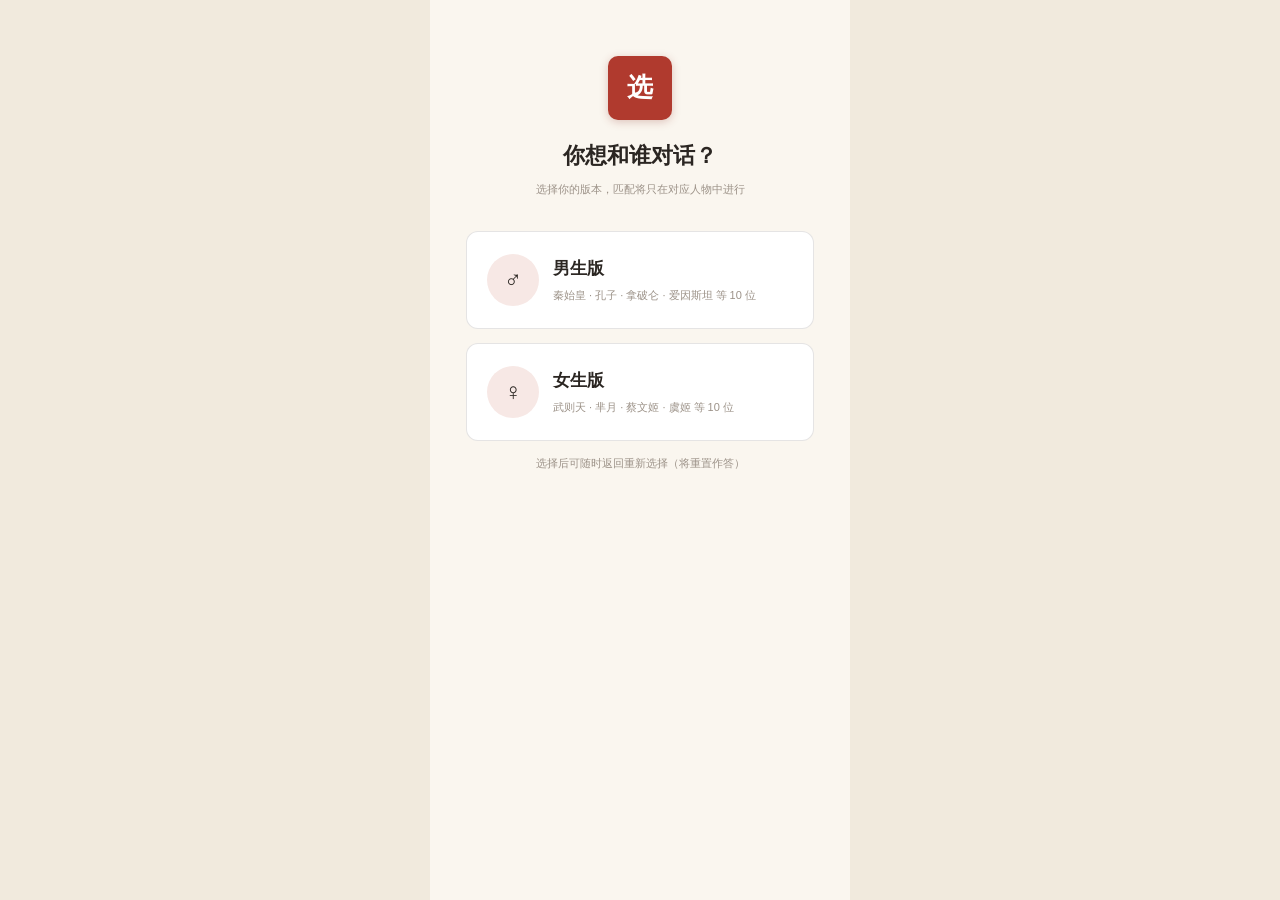
==== pages/gender.html @ 900656af "feat: 女版外国人物替换为王者荣耀对应真实历史女性（芈月/蔡文姬/孙尚香/虞姬/甄姬）" ====
<!DOCTYPE html>
<html lang="zh-CN">
<head>
<meta charset="UTF-8">
<meta name="viewport" content="width=device-width, initial-scale=1.0">
<title>选择你的版本</title>
<link rel="stylesheet" href="../css/common.css">
</head>
<body>
<div class="phone">
  <div class="fade-in" style="padding:56px 24px 24px;text-align:center;">
    <div class="seal" style="width:64px;height:64px;font-size:26px;margin:0 auto 18px;">选</div>
    <h1 style="margin:0 0 8px;font-size:22px;">你想和谁对话？</h1>
    <p class="tiny" style="margin:0;">选择你的版本，匹配将只在对应人物中进行</p>
  </div>

  <div class="fade-in" style="padding:8px 20px;">
    <div class="card" style="padding:22px 20px;margin-bottom:14px;cursor:pointer;" onclick="choose('男')">
      <div style="display:flex;align-items:center;gap:14px;">
        <div style="width:52px;height:52px;border-radius:50%;background:var(--primary-soft);display:flex;align-items:center;justify-content:center;font-size:24px;">♂</div>
        <div>
          <div style="font-size:17px;font-weight:600;">男生版</div>
          <p class="tiny" style="margin:4px 0 0;">秦始皇 · 孔子 · 拿破仑 · 爱因斯坦 等 10 位</p>
        </div>
      </div>
    </div>
    <div class="card" style="padding:22px 20px;margin-bottom:14px;cursor:pointer;" onclick="choose('女')">
      <div style="display:flex;align-items:center;gap:14px;">
        <div style="width:52px;height:52px;border-radius:50%;background:var(--primary-soft);display:flex;align-items:center;justify-content:center;font-size:24px;">♀</div>
        <div>
          <div style="font-size:17px;font-weight:600;">女生版</div>
          <p class="tiny" style="margin:4px 0 0;">武则天 · 芈月 · 蔡文姬 · 虞姬 等 10 位</p>
        </div>
      </div>
    </div>
    <p class="tiny" style="text-align:center;margin-top:12px;">选择后可随时返回重新选择（将重置作答）</p>
  </div>
</div>
<script src="../core.js"></script>
<script>
Store.load();
function choose(g) {
  Store.setGender(g);
  go('quiz.html');
}
</script>
</body>
</html>
---- css/common.css ----
:root {
  --bg: #FAF6EF;
  --bg-deep: #F1EADD;
  --card: #FFFFFF;
  --ink: #2B2622;
  --ink2: #6B6259;
  --ink3: #9C9288;
  --line: rgba(43, 38, 34, 0.12);
  --primary: #B03A2E;
  --primary-dark: #8C2B22;
  --primary-soft: #F7E8E5;
  --gold: #A88132;
  --gold-soft: #F5EDDA;
  --green: #4A7A5A;
  --radius: 12px;
  --radius-sm: 8px;
  /* 底栏高度：修复报告页底部内容被固定底栏遮挡 */
  --bar-h: 116px;
}
* { margin: 0; padding: 0; box-sizing: border-box; -webkit-tap-highlight-color: transparent; }
/* 用 min-height 而非 height：height:100% 会把 .phone 压成视口高度，
   导致其 padding-bottom 不产生滚动空间，固定底栏因此遮挡末尾内容 */
html, body { min-height: 100%; }
body {
  font-family: -apple-system, "PingFang SC", "Microsoft YaHei", sans-serif;
  background: var(--bg-deep);
  color: var(--ink);
  font-size: 15px;
  line-height: 1.6;
  display: flex;
  justify-content: center;
}
.phone {
  width: 100%;
  max-width: 420px;
  min-height: 100vh;
  background: var(--bg);
  position: relative;
  padding-bottom: calc(var(--bar-h) + env(safe-area-inset-bottom));
}
h1, h2, h3 { font-weight: 600; }
.card {
  background: var(--card);
  border: 0.5px solid var(--line);
  border-radius: var(--radius);
  padding: 16px;
  margin: 0 16px 14px;
}
.btn-primary {
  display: block;
  width: calc(100% - 32px);
  margin: 0 16px;
  padding: 14px 0;
  border: none;
  border-radius: 999px;
  background: var(--primary);
  color: #fff;
  font-size: 16px;
  font-weight: 600;
  text-align: center;
  cursor: pointer;
}
.btn-primary:active { background: var(--primary-dark); }
.btn-ghost {
  display: inline-block;
  padding: 8px 18px;
  border: 0.5px solid var(--line);
  border-radius: 999px;
  background: transparent;
  color: var(--ink2);
  font-size: 13px;
  cursor: pointer;
}
.chip {
  display: inline-block;
  padding: 3px 10px;
  border-radius: 999px;
  background: var(--primary-soft);
  color: var(--primary);
  font-size: 12px;
  margin-right: 6px;
}
.chip-gold { background: var(--gold-soft); color: var(--gold); }
.chip-gray { background: var(--bg-deep); color: var(--ink2); }
.seal {
  width: 56px;
  height: 56px;
  border-radius: 10px;
  background: var(--primary);
  color: #fff;
  font-size: 26px;
  font-weight: 600;
  display: flex;
  align-items: center;
  justify-content: center;
  box-shadow: 0 2px 8px rgba(140, 43, 34, 0.25);
  flex-shrink: 0;
}
.divider { height: 0.5px; background: var(--line); margin: 14px 0; }
.price-strike { color: var(--ink3); text-decoration: line-through; font-size: 13px; }
.progress-wrap {
  height: 4px;
  background: var(--bg-deep);
  border-radius: 2px;
  overflow: hidden;
  margin: 0 16px;
}
.progress-bar { height: 100%; background: var(--primary); border-radius: 2px; transition: width 0.25s; }
.section-title { font-size: 16px; font-weight: 600; margin: 0 16px 10px; display: flex; align-items: center; gap: 8px; }
.section-title::before { content: ""; width: 4px; height: 16px; border-radius: 2px; background: var(--primary); }
.muted { color: var(--ink2); font-size: 13px; }
.tiny { color: var(--ink3); font-size: 11px; }
.bottom-bar {
  position: fixed;
  bottom: 0;
  left: 50%;
  transform: translateX(-50%);
  width: 100%;
  max-width: 420px;
  padding: 12px 0 calc(12px + env(safe-area-inset-bottom));
  background: rgba(250, 246, 239, 0.95);
  backdrop-filter: blur(8px);
  border-top: 0.5px solid var(--line);
  z-index: 50;
}
#toast {
  position: fixed;
  bottom: 110px;
  left: 50%;
  transform: translateX(-50%);
  max-width: 320px;
  padding: 10px 18px;
  border-radius: 8px;
  background: rgba(43, 38, 34, 0.92);
  color: #fff;
  font-size: 13px;
  opacity: 0;
  pointer-events: none;
  transition: opacity 0.3s;
  z-index: 99;
  text-align: center;
}
#toast.show { opacity: 1; }
.modal-mask {
  position: fixed;
  inset: 0;
  background: rgba(43, 38, 34, 0.5);
  display: none;
  align-items: flex-end;
  justify-content: center;
  z-index: 60;
}
.modal-mask.show { display: flex; }
.modal {
  width: 100%;
  max-width: 420px;
  background: var(--card);
  border-radius: 16px 16px 0 0;
  padding: 20px 16px calc(20px + env(safe-area-inset-bottom));
  animation: slideUp 0.25s ease-out;
}
@keyframes slideUp { from { transform: translateY(60px); opacity: 0; } to { transform: translateY(0); opacity: 1; } }
.pay-option {
  display: flex;
  align-items: center;
  gap: 12px;
  padding: 14px;
  border: 0.5px solid var(--line);
  border-radius: var(--radius-sm);
  margin-bottom: 10px;
  cursor: pointer;
}
.pay-option:active { background: var(--bg); }
.pay-dot { width: 20px; height: 20px; border-radius: 50%; border: 1.5px solid var(--ink3); flex-shrink: 0; }
.fade-in { animation: fadeIn 0.4s ease-out; }
@keyframes fadeIn { from { opacity: 0; transform: translateY(8px); } to { opacity: 1; transform: translateY(0); } }
.locked-preview { filter: blur(5px); pointer-events: none; user-select: none; }

/* 可访问性兜底：键盘焦点可见 / 弱动效偏好，不改变默认观感 */
button:focus-visible { outline: 2px solid var(--primary); outline-offset: 2px; }
@media (prefers-reduced-motion: reduce) {
  * { animation-duration: 0.01ms !important; transition-duration: 0.01ms !important; }
}
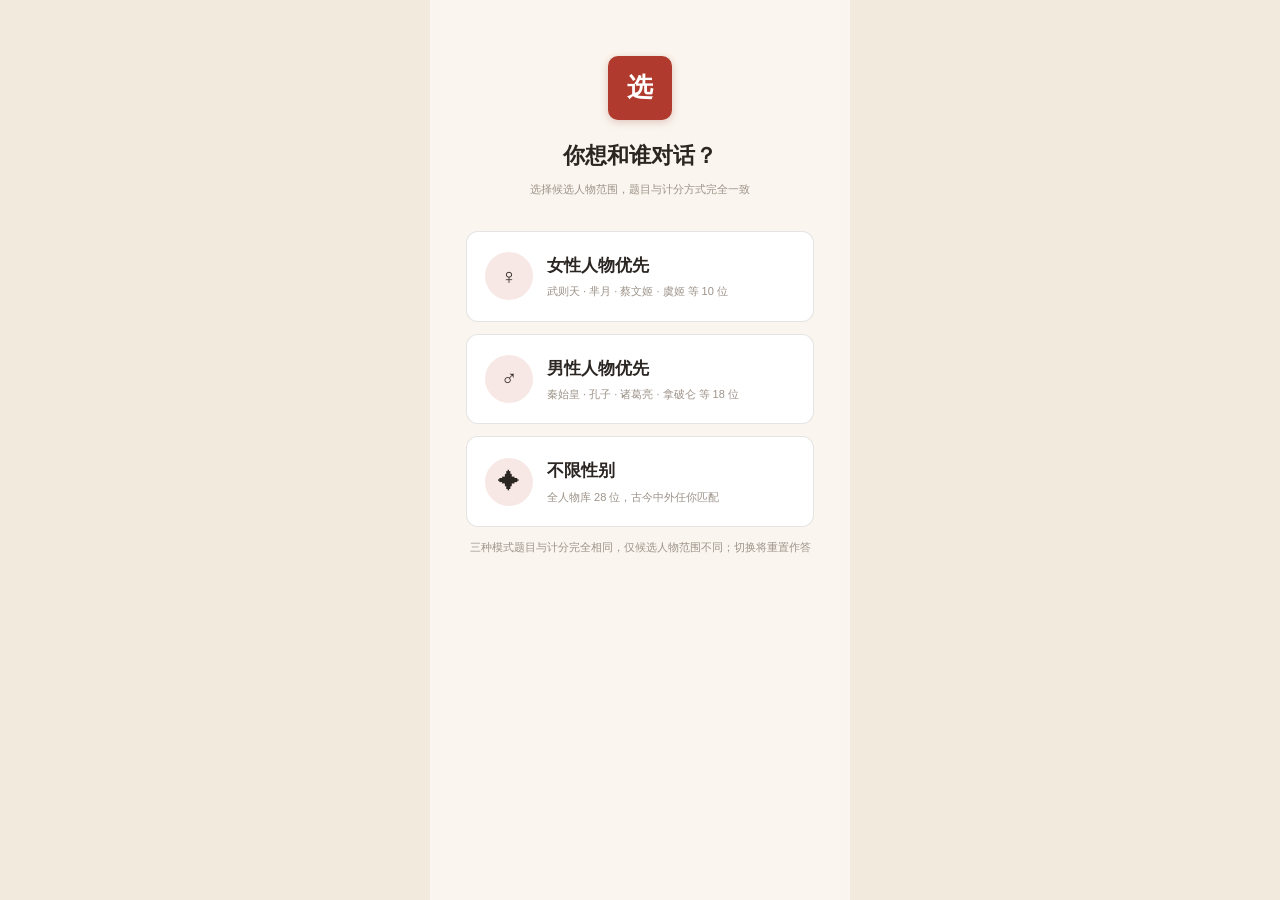
==== commit f77d2c44: "feat: 候选范围升级为女性优先/男性优先/不限性别三种模式，题目与计分逻辑不变" ====
--- a/pages/gender.html
+++ b/pages/gender.html
@@ -3,7 +3,7 @@
 <head>
 <meta charset="UTF-8">
 <meta name="viewport" content="width=device-width, initial-scale=1.0">
-<title>选择你的版本</title>
+<title>选择人物范围</title>
 <link rel="stylesheet" href="../css/common.css">
 </head>
 <body>
@@ -11,29 +11,38 @@
   <div class="fade-in" style="padding:56px 24px 24px;text-align:center;">
     <div class="seal" style="width:64px;height:64px;font-size:26px;margin:0 auto 18px;">选</div>
     <h1 style="margin:0 0 8px;font-size:22px;">你想和谁对话？</h1>
-    <p class="tiny" style="margin:0;">选择你的版本，匹配将只在对应人物中进行</p>
+    <p class="tiny" style="margin:0;">选择候选人物范围，题目与计分方式完全一致</p>
   </div>
 
   <div class="fade-in" style="padding:8px 20px;">
-    <div class="card" style="padding:22px 20px;margin-bottom:14px;cursor:pointer;" onclick="choose('男')">
+    <div class="card" style="padding:20px 18px;margin-bottom:12px;cursor:pointer;" onclick="choose('女')">
       <div style="display:flex;align-items:center;gap:14px;">
-        <div style="width:52px;height:52px;border-radius:50%;background:var(--primary-soft);display:flex;align-items:center;justify-content:center;font-size:24px;">♂</div>
+        <div style="width:48px;height:48px;border-radius:50%;background:var(--primary-soft);display:flex;align-items:center;justify-content:center;font-size:22px;">♀</div>
         <div>
-          <div style="font-size:17px;font-weight:600;">男生版</div>
-          <p class="tiny" style="margin:4px 0 0;">秦始皇 · 孔子 · 拿破仑 · 爱因斯坦 等 10 位</p>
-        </div>
-      </div>
-    </div>
-    <div class="card" style="padding:22px 20px;margin-bottom:14px;cursor:pointer;" onclick="choose('女')">
-      <div style="display:flex;align-items:center;gap:14px;">
-        <div style="width:52px;height:52px;border-radius:50%;background:var(--primary-soft);display:flex;align-items:center;justify-content:center;font-size:24px;">♀</div>
-        <div>
-          <div style="font-size:17px;font-weight:600;">女生版</div>
+          <div style="font-size:17px;font-weight:600;">女性人物优先</div>
           <p class="tiny" style="margin:4px 0 0;">武则天 · 芈月 · 蔡文姬 · 虞姬 等 10 位</p>
         </div>
       </div>
     </div>
-    <p class="tiny" style="text-align:center;margin-top:12px;">选择后可随时返回重新选择（将重置作答）</p>
+    <div class="card" style="padding:20px 18px;margin-bottom:12px;cursor:pointer;" onclick="choose('男')">
+      <div style="display:flex;align-items:center;gap:14px;">
+        <div style="width:48px;height:48px;border-radius:50%;background:var(--primary-soft);display:flex;align-items:center;justify-content:center;font-size:22px;">♂</div>
+        <div>
+          <div style="font-size:17px;font-weight:600;">男性人物优先</div>
+          <p class="tiny" style="margin:4px 0 0;">秦始皇 · 孔子 · 诸葛亮 · 拿破仑 等 18 位</p>
+        </div>
+      </div>
+    </div>
+    <div class="card" style="padding:20px 18px;margin-bottom:12px;cursor:pointer;" onclick="choose(null)">
+      <div style="display:flex;align-items:center;gap:14px;">
+        <div style="width:48px;height:48px;border-radius:50%;background:var(--primary-soft);display:flex;align-items:center;justify-content:center;font-size:22px;">✦</div>
+        <div>
+          <div style="font-size:17px;font-weight:600;">不限性别</div>
+          <p class="tiny" style="margin:4px 0 0;">全人物库 28 位，古今中外任你匹配</p>
+        </div>
+      </div>
+    </div>
+    <p class="tiny" style="text-align:center;margin-top:12px;">三种模式题目与计分完全相同，仅候选人物范围不同；切换将重置作答</p>
   </div>
 </div>
 <script src="../core.js"></script>
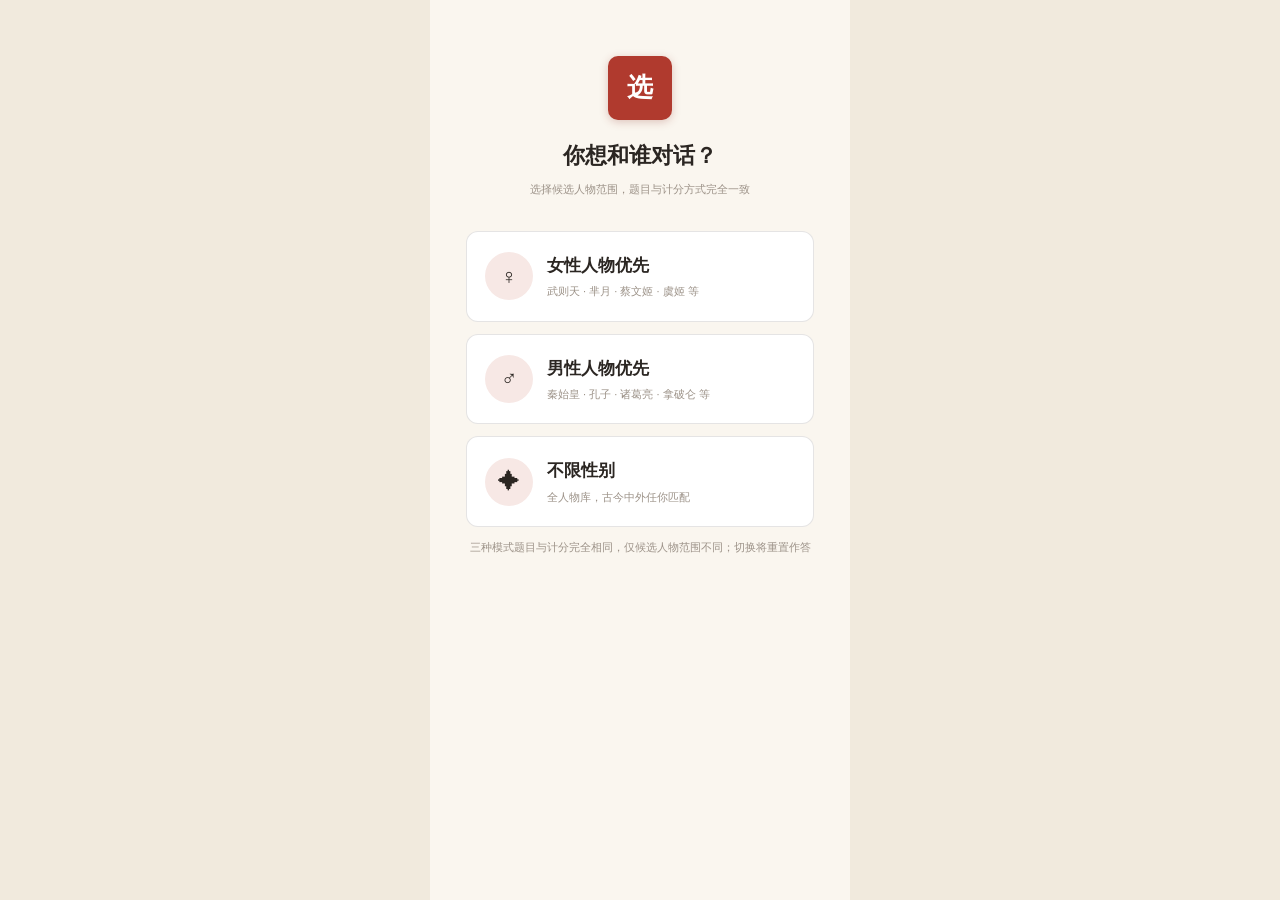
==== commit aac026c5: "统一对外文案口径，改为八维人格模型匹配中外历史人物的表述" ====
--- a/pages/gender.html
+++ b/pages/gender.html
@@ -5,6 +5,25 @@
 <meta name="viewport" content="width=device-width, initial-scale=1.0">
 <title>选择人物范围</title>
 <link rel="stylesheet" href="../css/common.css">
+<link rel="icon" type="image/svg+xml" href="../assets/favicon.svg">
+<link rel="manifest" href="/manifest.webmanifest">
+<link rel="apple-touch-icon" href="../assets/icon-192.png">
+<meta name="theme-color" content="#8a2f2b">
+<meta name="description" content="女性优先 / 男性优先 / 不限，中外历史人物任你挑。">
+<meta property="og:type" content="website">
+<meta property="og:site_name" content="历史人物测验">
+<meta property="og:title" content="选择人物范围 · 历史人物测验">
+<meta property="og:description" content="女性优先 / 男性优先 / 不限，中外历史人物任你挑。">
+<meta property="og:image" content="https://history-persona-quiz.pages.dev/assets/og-cover.png">
+<meta property="og:image:width" content="1200">
+<meta property="og:image:height" content="630">
+<meta property="og:url" content="https://history-persona-quiz.pages.dev/pages/gender.html">
+<meta name="twitter:card" content="summary_large_image">
+<meta name="twitter:title" content="选择人物范围 · 历史人物测验">
+<meta name="twitter:description" content="女性优先 / 男性优先 / 不限，中外历史人物任你挑。">
+<meta name="twitter:image" content="https://history-persona-quiz.pages.dev/assets/og-cover.png">
+<link rel="canonical" href="https://history-persona-quiz.pages.dev/pages/gender.html">
+<script src="../assets/pwa.js" defer></script>
 </head>
 <body>
 <div class="phone">
@@ -20,7 +39,7 @@
         <div style="width:48px;height:48px;border-radius:50%;background:var(--primary-soft);display:flex;align-items:center;justify-content:center;font-size:22px;">♀</div>
         <div>
           <div style="font-size:17px;font-weight:600;">女性人物优先</div>
-          <p class="tiny" style="margin:4px 0 0;">武则天 · 芈月 · 蔡文姬 · 虞姬 等 10 位</p>
+          <p class="tiny" style="margin:4px 0 0;">武则天 · 芈月 · 蔡文姬 · 虞姬 等</p>
         </div>
       </div>
     </div>
@@ -29,7 +48,7 @@
         <div style="width:48px;height:48px;border-radius:50%;background:var(--primary-soft);display:flex;align-items:center;justify-content:center;font-size:22px;">♂</div>
         <div>
           <div style="font-size:17px;font-weight:600;">男性人物优先</div>
-          <p class="tiny" style="margin:4px 0 0;">秦始皇 · 孔子 · 诸葛亮 · 拿破仑 等 18 位</p>
+          <p class="tiny" style="margin:4px 0 0;">秦始皇 · 孔子 · 诸葛亮 · 拿破仑 等</p>
         </div>
       </div>
     </div>
@@ -38,7 +57,7 @@
         <div style="width:48px;height:48px;border-radius:50%;background:var(--primary-soft);display:flex;align-items:center;justify-content:center;font-size:22px;">✦</div>
         <div>
           <div style="font-size:17px;font-weight:600;">不限性别</div>
-          <p class="tiny" style="margin:4px 0 0;">全人物库 28 位，古今中外任你匹配</p>
+          <p class="tiny" style="margin:4px 0 0;">全人物库，古今中外任你匹配</p>
         </div>
       </div>
     </div>
